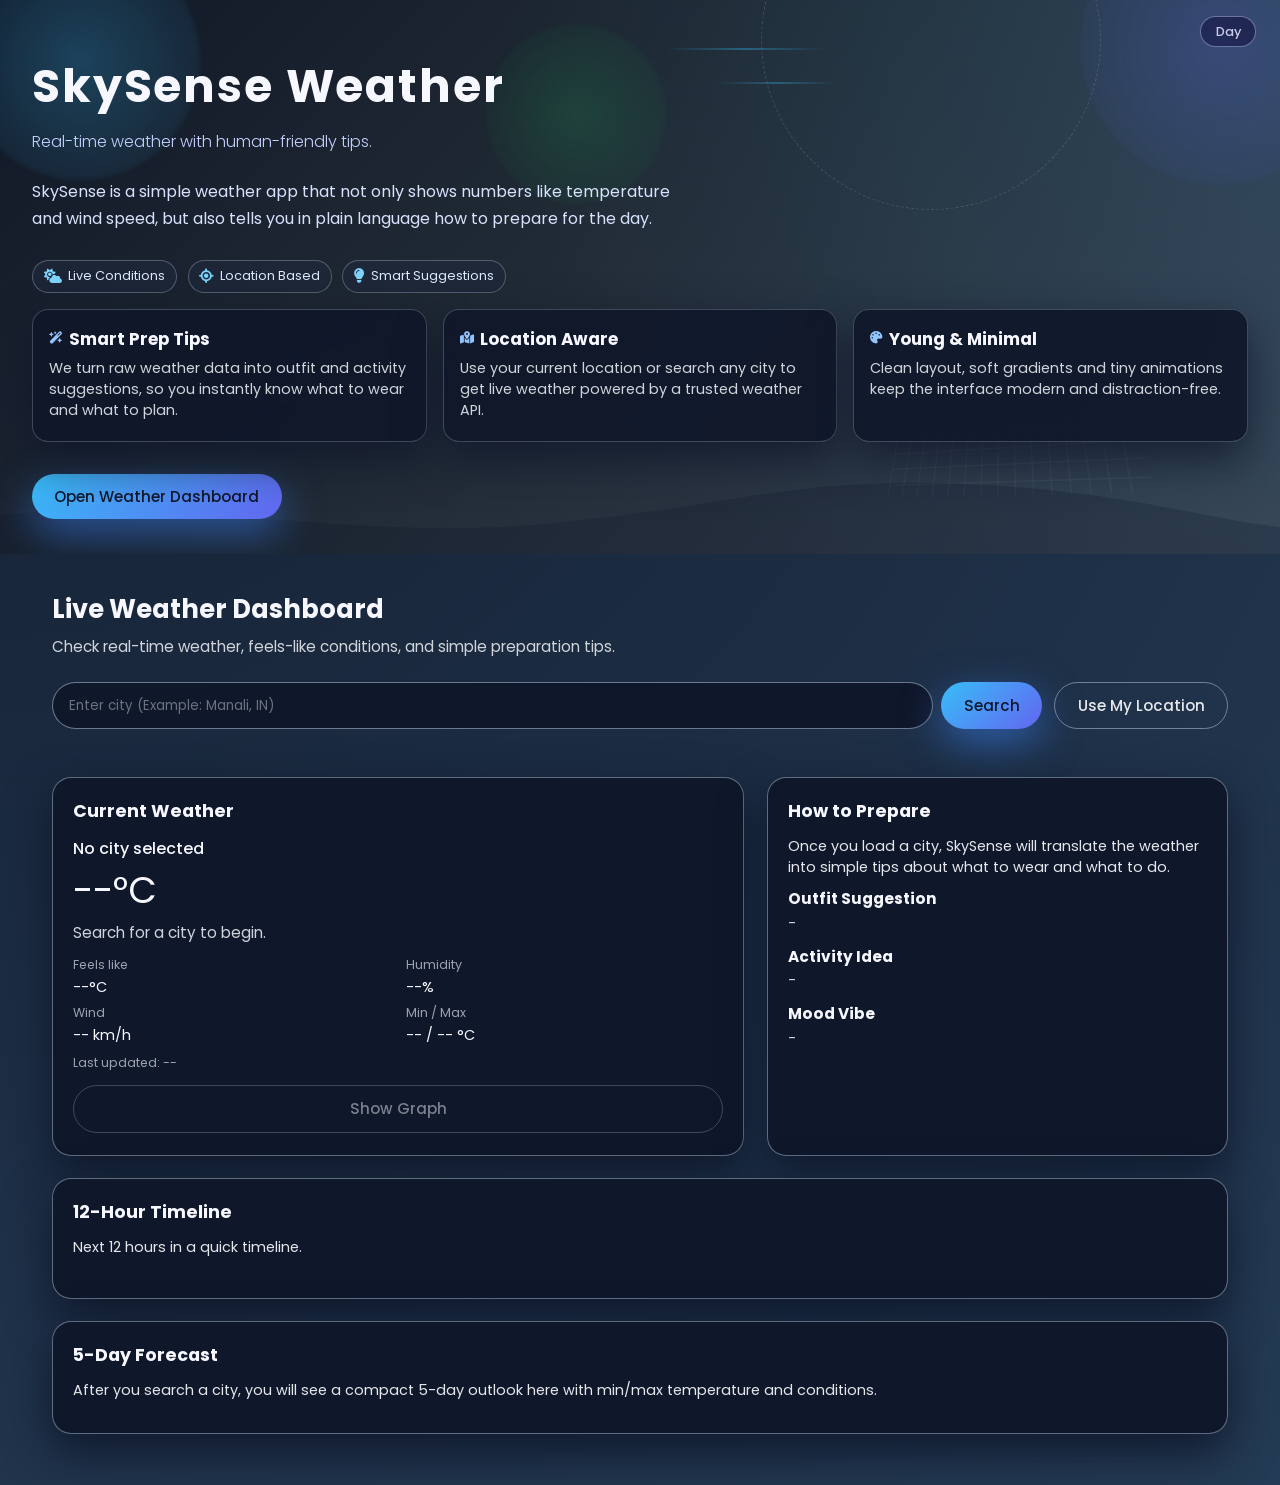
==== index.html @ 1b964312 "Improve weather icons and light theme visibility Made-with: Cursor" ====
<!DOCTYPE html>
<html lang="en">
<head>
  <meta charset="UTF-8" />
  <meta name="viewport" content="width=device-width, initial-scale=1.0" />
  <title>SkySense Weather</title>
  <link rel="stylesheet" href="style.css" />
  <link
    rel="stylesheet"
    href="https://cdnjs.cloudflare.com/ajax/libs/font-awesome/6.5.2/css/all.min.css"
    integrity="sha512-SnH5WK+bZxgPHs44uWix+LLJAJ9/2PkPKZ5QiAj6Ta86w+fsb2TkR4j8V+AN13uQjo9l+f9CpK8yK9QW8Yh8gA=="
    crossorigin="anonymous"
    referrerpolicy="no-referrer"
  />
  <link rel="preconnect" href="https://fonts.googleapis.com">
  <link rel="preconnect" href="https://fonts.gstatic.com" crossorigin>
  <link href="https://fonts.googleapis.com/css2?family=Poppins:wght@300;400;500;600&display=swap" rel="stylesheet">
</head>
<body>
  <header class="hero" id="home">
    <div class="hero-artifacts" aria-hidden="true">
      <span class="artifact artifact-orb artifact-orb-1"></span>
      <span class="artifact artifact-orb artifact-orb-2"></span>
      <span class="artifact artifact-orb artifact-orb-3"></span>
      <span class="artifact artifact-ring"></span>
      <span class="artifact artifact-grid"></span>
      <span class="artifact artifact-line artifact-line-1"></span>
      <span class="artifact artifact-line artifact-line-2"></span>
      <svg class="artifact artifact-wave" viewBox="0 0 1200 220" preserveAspectRatio="none">
        <path d="M0,128 C180,82 320,190 510,148 C670,113 750,36 910,56 C1048,72 1124,132 1200,156 L1200,220 L0,220 Z"></path>
      </svg>
    </div>
    <button class="theme-toggle" id="themeToggle" aria-label="Toggle day and night theme">
      Day
    </button>
    <div class="hero-content">
      <h1 class="app-title">SkySense Weather</h1>
      <p class="app-tagline">Real-time weather with human-friendly tips.</p>
      <p class="app-intro">
        SkySense is a simple weather app that not only shows numbers like temperature and wind speed,
        but also tells you in plain language how to prepare for the day.
      </p>
      <div class="hero-badges">
        <div class="hero-badge">
          <i class="badge-icon fa-solid fa-cloud-sun" aria-hidden="true"></i>
          <span>Live Conditions</span>
        </div>
        <div class="hero-badge">
          <i class="badge-icon fa-solid fa-location-crosshairs" aria-hidden="true"></i>
          <span>Location Based</span>
        </div>
        <div class="hero-badge">
          <i class="badge-icon fa-solid fa-lightbulb" aria-hidden="true"></i>
          <span>Smart Suggestions</span>
        </div>
      </div>
      <div class="hero-highlights">
        <div class="highlight-card">
          <h3><i class="card-icon fa-solid fa-wand-magic-sparkles" aria-hidden="true"></i>Smart Prep Tips</h3>
          <p>We turn raw weather data into outfit and activity suggestions, so you instantly know what to wear and what to plan.</p>
        </div>
        <div class="highlight-card">
          <h3><i class="card-icon fa-solid fa-map-location-dot" aria-hidden="true"></i>Location Aware</h3>
          <p>Use your current location or search any city to get live weather powered by a trusted weather API.</p>
        </div>
        <div class="highlight-card">
          <h3><i class="card-icon fa-solid fa-palette" aria-hidden="true"></i>Young & Minimal</h3>
          <p>Clean layout, soft gradients and tiny animations keep the interface modern and distraction-free.</p>
        </div>
      </div>

      <button class="primary-btn" id="openDashboardBtn">
        Open Weather Dashboard
      </button>
    </div>
  </header>
  <main>
    <section class="dashboard" id="dashboard">
      <div class="dashboard-header">
        <h2>Live Weather Dashboard</h2>
        <p>Check real-time weather, feels-like conditions, and simple preparation tips.</p>
      </div>
      <div class="search-row">
        <div class="search-group">
          <input
            type="text"
            id="cityInput"
            placeholder="Enter city (Example: Manali, IN)"
            aria-label="City name"
          />
          <button id="searchBtn" class="primary-btn">Search</button>
        </div>
        <button id="locationBtn" class="secondary-btn">
          Use My Location
        </button>
      </div>
      <div id="statusMessage" class="status-message" role="status" aria-live="polite"></div>
      <div id="cityMatches" class="city-matches hidden" aria-label="City search matches"></div>
      <div class="cards-grid">
        <article class="card" id="currentWeatherCard">
          <h3>Current Weather</h3>
          <div class="weather-main">
            <div>
              <p class="weather-location" id="locationName">No city selected</p>
              <p class="weather-temp" id="temperature">--°C</p>
              <p class="weather-desc" id="weatherDescription">Search for a city to begin.</p>
            </div>
            <div class="weather-icon-wrapper">
              <div
                id="weatherIcon"
                class="weather-icon-animated hidden"
                role="img"
                aria-hidden="true"
              ></div>
            </div>
          </div>

          <div class="weather-details">
            <div>
              <span class="label">Feels like</span>
              <span id="feelsLike">--°C</span>
            </div>
            <div>
              <span class="label">Humidity</span>
              <span id="humidity">--%</span>
            </div>
            <div>
              <span class="label">Wind</span>
              <span id="wind">-- km/h</span>
            </div>
            <div>
              <span class="label">Min / Max</span>
              <span id="minMax">-- / -- °C</span>
            </div>
          </div>

          <p class="updated-time" id="updatedTime">Last updated: --</p>
          <button class="secondary-btn show-graph-btn" id="showGraphBtn" disabled>
            Show Graph
          </button>
        </article>
        <article class="card" id="prepCard">
          <h3>How to Prepare</h3>
          <p class="prep-summary" id="prepSummary">
            Once you load a city, SkySense will translate the weather into simple tips about what to wear and what to do.
          </p>
          <div class="prep-details">
            <div class="prep-block">
              <h4>Outfit Suggestion</h4>
              <p id="outfitSuggestion">-</p>
            </div>
            <div class="prep-block">
              <h4>Activity Idea</h4>
              <p id="activitySuggestion">-</p>
            </div>
            <div class="prep-block">
              <h4>Mood Vibe</h4>
              <p id="moodLine">-</p>
            </div>
          </div>
        </article>
        <article class="card" id="hourlyCard">
          <h3>12-Hour Timeline</h3>
          <p class="forecast-summary">
            Next 12 hours in a quick timeline.
          </p>
          <div class="hourly-timeline" id="hourlyTimeline" aria-label="12-hour timeline forecast">
          </div>
        </article>
        <article class="card" id="forecastCard">
          <h3>5-Day Forecast</h3>
          <p class="forecast-summary">
            After you search a city, you will see a compact 5-day outlook here with min/max temperature and conditions.
          </p>
          <div class="forecast-grid" id="forecastGrid" aria-label="5-day forecast">
          </div>
        </article>
      </div>
    </section>
  </main>
  <script src="script.js"></script>
</body>
</html>
---- style.css ----
*,
*::before,
*::after {
  box-sizing: border-box;
}

body {
  margin: 0;
  font-family: "Poppins", system-ui, -apple-system, BlinkMacSystemFont, "Segoe UI", sans-serif;
  background: radial-gradient(circle at top left, #141e30, #243b55);
  color: #f7f7ff;
  min-height: 100vh;
  display: flex;
  flex-direction: column;
  overflow-x: hidden;
}

html,
body {
  width: 100%;
}

img {
  max-width: 100%;
  display: block;
}

button {
  font-family: inherit;
  cursor: pointer;
  border: none;
}

input {
  font-family: inherit;
}

.hero {
  padding: 3rem 1.5rem 2rem;
  background: linear-gradient(135deg, #111827 0%, #1f2933 40%, #374151 100%);
  position: relative;
  overflow: hidden;
}

.hero::before {
  content: "";
  position: absolute;
  inset: -10%;
  background: radial-gradient(circle at top right, rgba(56, 189, 248, 0.15), transparent 55%);
  opacity: 0.9;
  pointer-events: none;
}

.hero-content {
  position: relative;
  max-width: 960px;
  margin: 0 auto;
  width: 100%;
  z-index: 2;
}

.hero-artifacts {
  position: absolute;
  inset: 0;
  z-index: 1;
  pointer-events: none;
}

.artifact {
  position: absolute;
}

.artifact-orb {
  border-radius: 999px;
  filter: blur(2px);
  opacity: 0.65;
}

.artifact-orb-1 {
  width: 240px;
  height: 240px;
  top: -60px;
  left: -40px;
  background: radial-gradient(circle, rgba(56, 189, 248, 0.38), rgba(56, 189, 248, 0));
}

.artifact-orb-2 {
  width: 280px;
  height: 280px;
  right: -80px;
  top: -95px;
  background: radial-gradient(circle, rgba(99, 102, 241, 0.35), rgba(99, 102, 241, 0));
}

.artifact-orb-3 {
  width: 180px;
  height: 180px;
  left: 38%;
  top: 24px;
  background: radial-gradient(circle, rgba(34, 197, 94, 0.25), rgba(34, 197, 94, 0));
}

.artifact-ring {
  width: 340px;
  height: 340px;
  right: 14%;
  top: -130px;
  border: 1px dashed rgba(148, 163, 184, 0.28);
  border-radius: 999px;
  animation: spinSlow 22s linear infinite;
}

.artifact-grid {
  width: 240px;
  height: 140px;
  right: 12%;
  bottom: 62px;
  opacity: 0.15;
  background-image: linear-gradient(rgba(148, 163, 184, 0.7) 1px, transparent 1px),
    linear-gradient(90deg, rgba(148, 163, 184, 0.7) 1px, transparent 1px);
  background-size: 16px 16px;
  transform: perspective(240px) rotateX(22deg) rotateY(-12deg);
}

.artifact-line {
  width: 160px;
  height: 2px;
  background: linear-gradient(90deg, rgba(148, 163, 184, 0), rgba(56, 189, 248, 0.8), rgba(148, 163, 184, 0));
  opacity: 0.45;
}

.artifact-line-1 {
  top: 48px;
  left: 52%;
}

.artifact-line-2 {
  top: 82px;
  left: 56%;
  width: 120px;
  opacity: 0.4;
}

.artifact-wave {
  left: 0;
  right: 0;
  bottom: -1px;
  width: 100%;
  height: 95px;
  fill: rgba(15, 23, 42, 0.24);
}

.hero-badges {
  display: flex;
  flex-wrap: wrap;
  gap: 0.65rem;
  margin: 0 0 1rem;
}

.hero-badge {
  display: inline-flex;
  align-items: center;
  gap: 0.4rem;
  padding: 0.38rem 0.68rem;
  border-radius: 999px;
  font-size: 0.8rem;
  color: #dbeafe;
  background: rgba(30, 41, 59, 0.7);
  border: 1px solid rgba(148, 163, 184, 0.45);
}

.badge-icon {
  font-size: 0.9rem;
  line-height: 1;
  color: #7dd3fc;
}

.app-title {
  font-size: clamp(2.4rem, 3.6vw, 3.2rem);
  margin: 0 0 0.5rem;
  letter-spacing: 0.04em;
}

.app-tagline {
  margin: 0 0 1.5rem;
  font-weight: 300;
  color: #c4d0ff;
}

.app-intro {
  max-width: 640px;
  margin: 0 0 1.75rem;
  line-height: 1.7;
  color: #d8e2ff;
}

.hero-highlights {
  display: grid;
  grid-template-columns: repeat(3, minmax(0, 1fr));
  gap: 1rem;
  margin-bottom: 2rem;
}

.highlight-card {
  background: rgba(15, 23, 42, 0.9);
  border-radius: 1rem;
  padding: 1rem 1rem 1.25rem;
  border: 1px solid rgba(148, 163, 184, 0.35);
  box-shadow: 0 18px 45px rgba(15, 23, 42, 0.8);
  backdrop-filter: blur(18px);
  transition: transform 200ms ease, box-shadow 200ms ease, border-color 200ms ease;
}

.highlight-card h3 {
  display: flex;
  align-items: center;
  gap: 0.4rem;
  margin: 0 0 0.4rem;
  font-size: 1.05rem;
}

.card-icon {
  width: auto;
  height: auto;
  border-radius: 0;
  background: transparent;
  border: 0;
  display: inline-flex;
  align-items: center;
  justify-content: center;
  font-size: 0.78rem;
  color: #93c5fd;
}

.highlight-card p {
  margin: 0;
  font-size: 0.9rem;
  color: #d1d5db;
}

.highlight-card:hover {
  transform: translateY(-4px);
  border-color: rgba(96, 165, 250, 0.9);
  box-shadow: 0 24px 50px rgba(15, 23, 42, 0.95);
}

.primary-btn,
.secondary-btn {
  display: inline-flex;
  align-items: center;
  justify-content: center;
  gap: 0.4rem;
  padding: 0.7rem 1.4rem;
  border-radius: 999px;
  font-weight: 500;
  font-size: 0.95rem;
  transition: transform 150ms ease, box-shadow 150ms ease, background 150ms ease,
    border-color 150ms ease, color 150ms ease;
}

.primary-btn {
  background: linear-gradient(135deg, #38bdf8, #6366f1);
  color: #0f172a;
  box-shadow: 0 14px 40px rgba(59, 130, 246, 0.55);
}

.primary-btn:hover {
  transform: translateY(-1px);
  box-shadow: 0 18px 45px rgba(59, 130, 246, 0.75);
}

.secondary-btn {
  background: transparent;
  color: #e5e7eb;
  border: 1px solid rgba(148, 163, 184, 0.7);
}

.secondary-btn:hover {
  background: rgba(15, 23, 42, 0.7);
  border-color: rgba(148, 163, 184, 1);
}

.theme-toggle {
  position: absolute;
  top: 1rem;
  right: 1.5rem;
  padding: 0.35rem 0.9rem;
  border-radius: 999px;
  font-size: 0.8rem;
  font-weight: 500;
  background: rgba(15, 23, 42, 0.9);
  color: #e5e7eb;
  border: 1px solid rgba(148, 163, 184, 0.7);
  backdrop-filter: blur(12px);
}

.theme-toggle:hover {
  background: rgba(30, 64, 175, 0.85);
  border-color: rgba(191, 219, 254, 0.9);
}

.dashboard {
  max-width: 960px;
  margin: 0 auto;
  padding: 2rem 1.5rem 3rem;
  width: 100%;
}

.dashboard-header h2 {
  margin: 0 0 0.4rem;
  font-size: 1.6rem;
}

.dashboard-header p {
  margin: 0 0 1.5rem;
  color: #d1d5db;
  font-size: 0.95rem;
}

.search-row {
  display: flex;
  flex-wrap: wrap;
  gap: 0.75rem;
  align-items: stretch;
  margin-bottom: 0.75rem;
}

.search-group {
  display: flex;
  flex: 1 1 220px;
  gap: 0.5rem;
}

#cityInput {
  flex: 1;
  border-radius: 999px;
  border: 1px solid rgba(148, 163, 184, 0.7);
  padding: 0.7rem 1rem;
  background: rgba(15, 23, 42, 0.95);
  color: #f9fafb;
  outline: none;
  min-width: 0;
}

#cityInput::placeholder {
  color: #6b7280;
}

#cityInput:focus {
  border-color: #60a5fa;
  box-shadow: 0 0 0 1px rgba(37, 99, 235, 0.6);
}

.helper-text {
  margin: 0 0 0.5rem;
  font-size: 0.85rem;
  color: #9ca3af;
}

.status-message {
  min-height: 1.2rem;
  font-size: 0.9rem;
  margin-bottom: 1rem;
}

.status-message.error {
  color: #fecaca;
}

.status-message.info {
  color: #bfdbfe;
}

.city-matches {
  margin: -0.25rem 0 1rem;
  padding: 0.85rem 0.9rem;
  border-radius: 1rem;
  border: 1px solid rgba(148, 163, 184, 0.45);
  background: rgba(15, 23, 42, 0.85);
  box-shadow: 0 14px 35px rgba(15, 23, 42, 0.7);
}

.city-matches-header {
  font-size: 0.85rem;
  color: #cbd5e1;
  margin-bottom: 0.55rem;
}

.city-matches-list {
  display: flex;
  flex-wrap: wrap;
  gap: 0.5rem;
}

.city-match-btn {
  background: rgba(148, 163, 184, 0.12);
  border: 1px solid rgba(148, 163, 184, 0.35);
  color: #e5e7eb;
  padding: 0.45rem 0.75rem;
  border-radius: 999px;
  font-size: 0.85rem;
  transition: background 150ms ease, border-color 150ms ease, transform 150ms ease;
}

.city-match-btn:hover {
  transform: translateY(-1px);
  background: rgba(96, 165, 250, 0.18);
  border-color: rgba(96, 165, 250, 0.75);
}

.city-match-btn.active {
  background: linear-gradient(135deg, rgba(56, 189, 248, 0.28), rgba(99, 102, 241, 0.28));
  border-color: rgba(56, 189, 248, 0.85);
}

.cards-grid {
  display: grid;
  grid-template-columns: 2fr 1.6fr;
  gap: 1.25rem;
}

.cards-grid > * {
  min-width: 0;
}

.card {
  background: rgba(15, 23, 42, 0.95);
  border-radius: 1.2rem;
  padding: 1.25rem 1.25rem 1.4rem;
  border: 1px solid rgba(148, 163, 184, 0.6);
  box-shadow: 0 18px 45px rgba(15, 23, 42, 0.95);
  backdrop-filter: blur(18px);
  animation: cardIn 350ms ease-out;
}

.card h3 {
  margin: 0 0 0.75rem;
  font-size: 1.1rem;
}

.weather-main {
  display: flex;
  justify-content: space-between;
  gap: 1rem;
  align-items: center;
  margin-bottom: 0.75rem;
}

.weather-location {
  margin: 0 0 0.1rem;
  font-weight: 500;
}

.weather-temp {
  margin: 0 0 0.2rem;
  font-size: 2.3rem;
}

.weather-desc {
  margin: 0;
  color: #d1d5db;
  font-size: 0.95rem;
}

.weather-icon-wrapper {
  display: inline-flex;
  align-items: center;
  justify-content: center;
  width: fit-content;
  height: fit-content;
  min-width: 70px;
  min-height: 70px;
}

.weather-icon-animated {
  display: inline-flex;
  align-items: center;
  justify-content: center;
  width: min(88px, 22vw);
  height: min(88px, 22vw);
  filter: drop-shadow(0 6px 14px rgba(15, 23, 42, 0.35));
}

/* Meteocons (Bas Milius): animated SVG via <object> — SMIL runs inside each document */
.weather-icon-animated .wx-meteocon {
  width: 100%;
  height: 100%;
  display: block;
  border: none;
  pointer-events: none;
  object-fit: contain;
}

.hourly-icon-wrap {
  width: 46px;
  height: 46px;
  margin: 0 auto 0.2rem;
  display: flex;
  align-items: center;
  justify-content: center;
}

.hourly-icon-wrap .weather-icon-animated {
  width: 46px;
  height: 46px;
  filter: drop-shadow(0 4px 10px rgba(15, 23, 42, 0.4));
}

.forecast-day-icon-wrap {
  width: 52px;
  height: 52px;
  margin: 0 auto 0.3rem;
  display: flex;
  align-items: center;
  justify-content: center;
}

.forecast-day-icon-wrap .weather-icon-animated {
  width: 52px;
  height: 52px;
  filter: drop-shadow(0 4px 10px rgba(15, 23, 42, 0.4));
}

.hidden {
  display: none;
}

.weather-details {
  display: grid;
  grid-template-columns: repeat(2, minmax(0, 1fr));
  gap: 0.4rem 1rem;
  font-size: 0.9rem;
  margin-bottom: 0.5rem;
}

.weather-details .label {
  display: block;
  color: #9ca3af;
  font-size: 0.78rem;
  margin-bottom: 0.15rem;
}

.updated-time {
  margin: 0;
  font-size: 0.78rem;
  color: #9ca3af;
}
.show-graph-btn {
  margin-top: 0.85rem;
  width: 100%;
}
.show-graph-btn:disabled {
  opacity: 0.5;
  cursor: not-allowed;
}

.cards-grid #hourlyCard {
  grid-column: 1 / -1;
}

.cards-grid #forecastCard {
  grid-column: 1 / -1;
}

.hourly-timeline {
  display: flex;
  gap: 0.75rem;
  overflow-x: auto;
  padding: 0.25rem 0.15rem 0.2rem;
  scroll-snap-type: x mandatory;
}

.hourly-timeline::-webkit-scrollbar {
  height: 8px;
}

.hourly-timeline::-webkit-scrollbar-thumb {
  background: rgba(148, 163, 184, 0.35);
  border-radius: 999px;
}

.hourly-item {
  flex: 0 0 auto;
  min-width: 140px;
  background: rgba(15, 23, 42, 0.9);
  border-radius: 0.9rem;
  padding: 0.85rem 0.85rem 0.95rem;
  border: 1px solid rgba(148, 163, 184, 0.5);
  text-align: center;
  scroll-snap-align: start;
}

.hourly-time {
  font-weight: 500;
  color: #e5e7eb;
  font-size: 0.86rem;
  margin-bottom: 0.25rem;
}

.hourly-temp {
  font-size: 0.9rem;
  color: #f3f4f6;
  margin-bottom: 0.15rem;
}

.hourly-desc {
  margin: 0;
  font-size: 0.78rem;
  color: #9ca3af;
}

.forecast-summary {
  margin: 0 0 0.6rem;
  font-size: 0.9rem;
  color: #e5e7eb;
}

.forecast-grid {
  display: grid;
  grid-template-columns: repeat(5, minmax(0, 1fr));
  gap: 0.8rem;
}

.forecast-day {
  background: rgba(15, 23, 42, 0.9);
  border-radius: 0.9rem;
  padding: 0.85rem 0.75rem 0.95rem;
  border: 1px solid rgba(148, 163, 184, 0.5);
  text-align: center;
  font-size: 0.85rem;
}

.forecast-day-label {
  font-weight: 500;
  margin-bottom: 0.35rem;
}

.forecast-day-temp {
  margin: 0.1rem 0;
  font-size: 0.8rem;
  color: #e5e7eb;
}

.forecast-day-desc {
  margin: 0;
  font-size: 0.78rem;
  color: #9ca3af;
}

.prep-summary {
  margin: 0 0 0.6rem;
  font-size: 0.9rem;
  color: #e5e7eb;
}

.prep-details {
  display: flex;
  flex-direction: column;
  gap: 0.7rem;
}

.prep-block h4 {
  margin: 0 0 0.15rem;
  font-size: 0.96rem;
}

.prep-block p {
  margin: 0;
  font-size: 0.88rem;
  color: #d1d5db;
}

@keyframes cardIn {
  from {
    opacity: 0;
    transform: translateY(6px);
  }
  to {
    opacity: 1;
    transform: translateY(0);
  }
}

@keyframes spinSlow {
  from {
    transform: rotate(0deg);
  }
  to {
    transform: rotate(360deg);
  }
}

@media (max-width: 900px) {
  .hero-highlights {
    grid-template-columns: repeat(2, minmax(0, 1fr));
  }

  .cards-grid {
    grid-template-columns: 1fr;
  }

  .card {
    padding: 1.1rem 1.1rem 1.3rem;
  }
}

@media (max-width: 640px) {
  .hero {
    padding-top: 2.4rem;
  }

  .hero-highlights {
    grid-template-columns: minmax(0, 1fr);
  }

  .search-row {
    flex-direction: column;
  }

  .search-group {
    width: 100%;
  }

  .weather-main {
    align-items: flex-start;
  }
}

/* Mobile: up to 575px */
@media (max-width: 575px) {
  body {
    font-size: 15px;
  }

  .hero {
    padding: 2.2rem 0.85rem 1.5rem;
  }

  .theme-toggle {
    top: 0.7rem;
    right: 1rem;
  }

  .dashboard {
    padding: 1.2rem 0.85rem 2rem;
  }

  .app-title {
    font-size: 1.85rem;
  }

  .app-tagline,
  .app-intro,
  .dashboard-header p {
    font-size: 0.9rem;
  }

  .artifact-ring {
    width: 220px;
    height: 220px;
    right: -60px;
    top: -70px;
  }

  .artifact-grid,
  .artifact-line,
  .artifact-orb-3 {
    display: none;
  }

  .artifact-wave {
    height: 70px;
  }

  .hero-badges {
    gap: 0.45rem;
    margin-bottom: 0.8rem;
  }

  .hero-badge {
    font-size: 0.74rem;
    padding: 0.32rem 0.56rem;
  }

  .search-group {
    flex-direction: column;
  }

  .primary-btn,
  .secondary-btn,
  #cityInput {
    width: 100%;
  }

  #cityInput {
    min-height: 42px;
  }

  .card {
    padding: 1rem;
    border-radius: 0.9rem;
  }

  .weather-main {
    flex-direction: column;
    align-items: flex-start;
  }

  .weather-temp {
    font-size: 2rem;
  }

  .weather-details {
    grid-template-columns: 1fr;
  }

  .forecast-grid {
    grid-template-columns: repeat(2, minmax(0, 1fr));
    gap: 0.65rem;
  }

  .forecast-day {
    padding: 0.75rem 0.45rem 0.8rem;
    font-size: 0.78rem;
  }

  .forecast-day-icon-wrap,
  .forecast-day-icon-wrap .weather-icon-animated {
    width: 40px;
    height: 40px;
  }

  .hourly-item {
    min-width: 116px;
    padding: 0.75rem 0.7rem 0.85rem;
  }

  .hourly-icon-wrap,
  .hourly-icon-wrap .weather-icon-animated {
    width: 40px;
    height: 40px;
  }

  .city-matches-list {
    display: grid;
    grid-template-columns: 1fr;
  }

  .city-match-btn {
    width: 100%;
    justify-content: center;
  }
}

/* Tablet: 576px to 991px */
@media (min-width: 576px) and (max-width: 991px) {
  .dashboard,
  .hero-content {
    max-width: 100%;
  }

  .dashboard {
    padding: 1.75rem 1.25rem 2.35rem;
  }

  .hero {
    padding: 2.6rem 1.25rem 1.9rem;
  }

  .hero-highlights {
    grid-template-columns: repeat(2, minmax(0, 1fr));
  }

  .cards-grid {
    grid-template-columns: 1fr;
  }

  .search-group {
    flex: 1 1 100%;
  }

  .forecast-grid {
    grid-template-columns: repeat(3, minmax(0, 1fr));
  }
}

/* Desktop: 992px to 1279px */
@media (min-width: 992px) and (max-width: 1279px) {
  .hero-content,
  .dashboard {
    max-width: 1100px;
  }

  .cards-grid {
    grid-template-columns: 1.7fr 1.3fr;
  }

  .forecast-grid {
    grid-template-columns: repeat(5, minmax(0, 1fr));
  }
}

/* Large / other screens: 1280px and above */
@media (min-width: 1280px) {
  .hero-content,
  .dashboard {
    max-width: 1240px;
  }

  .hero {
    padding: 3.25rem 2rem 2.2rem;
  }

  .dashboard {
    padding: 2.2rem 2rem 3.2rem;
  }

  .cards-grid {
    grid-template-columns: 1.8fr 1.2fr;
    gap: 1.4rem;
  }

  .hourly-item {
    min-width: 154px;
  }
}

@media (max-width: 359px) {
  .app-title {
    font-size: 1.65rem;
  }

  .hero-badge {
    width: 100%;
    justify-content: center;
  }

  .forecast-grid {
    grid-template-columns: 1fr;
  }
}

@media (orientation: landscape) and (max-height: 500px) {
  .hero {
    padding-top: 1.6rem;
  }

  .hero-highlights {
    grid-template-columns: repeat(2, minmax(0, 1fr));
  }
}

html.theme-light body {
  background: radial-gradient(circle at top left, #e0f2fe, #f9fafb);
  color: #020617;
}

html.theme-light .hero {
  background: linear-gradient(135deg, #eff6ff 0%, #dbeafe 40%, #bfdbfe 100%);
}

html.theme-light .hero::before {
  background: radial-gradient(circle at top right, rgba(251, 191, 36, 0.4), transparent 55%);
}

html.theme-light .artifact-wave {
  fill: rgba(255, 255, 255, 0.72);
}

html.theme-light .artifact-ring {
  border-color: rgba(59, 130, 246, 0.3);
}

html.theme-light .artifact-grid {
  opacity: 0.13;
}

html.theme-light .artifact-line {
  background: linear-gradient(90deg, rgba(148, 163, 184, 0), rgba(37, 99, 235, 0.75), rgba(148, 163, 184, 0));
}

html.theme-light .hero-badge {
  background: rgba(255, 255, 255, 0.78);
  color: #1e293b;
  border-color: rgba(148, 163, 184, 0.55);
}

html.theme-light .badge-icon,
html.theme-light .card-icon {
  color: #1d4ed8;
}

html.theme-light .weather-icon-animated {
  filter: drop-shadow(0 10px 22px rgba(37, 99, 235, 0.22)) contrast(1.32) saturate(1.35) brightness(1.06);
}

html.theme-light .weather-icon-animated {
  width: min(96px, 26vw);
  height: min(96px, 26vw);
}

html.theme-light .weather-icon-wrapper,
html.theme-light .hourly-icon-wrap,
html.theme-light .forecast-day-icon-wrap {
  background: radial-gradient(circle at 30% 25%, rgba(37, 99, 235, 0.22), rgba(59, 130, 246, 0.1));
  border: 1px solid rgba(37, 99, 235, 0.35);
  box-shadow: inset 0 0 0 1px rgba(255, 255, 255, 0.55);
  border-radius: 1rem;
}

html.theme-light .weather-icon-wrapper {
  padding: 0.25rem;
}

html.theme-light .hourly-icon-wrap,
html.theme-light .forecast-day-icon-wrap {
  padding: 0.18rem;
}

html.theme-light .hourly-icon-wrap .weather-icon-animated,
html.theme-light .forecast-day-icon-wrap .weather-icon-animated {
  filter: drop-shadow(0 4px 10px rgba(148, 163, 184, 0.35));
}

html.theme-light .app-tagline,
html.theme-light .app-intro {
  color: #1e293b;
}

html.theme-light .highlight-card {
  background: rgba(255, 255, 255, 0.95);
  border-color: rgba(148, 163, 184, 0.6);
  box-shadow: 0 18px 45px rgba(148, 163, 184, 0.4);
}

html.theme-light .highlight-card p {
  color: #4b5563;
}

html.theme-light .secondary-btn {
  background: #ffffff;
  color: #111827;
}

html.theme-light .dashboard-header p,
html.theme-light .helper-text {
  color: #4b5563;
}

html.theme-light .card {
  background: #ffffff;
  border-color: rgba(148, 163, 184, 0.6);
  box-shadow: 0 18px 45px rgba(148, 163, 184, 0.35);
}

html.theme-light .status-message.info {
  color: #1d4ed8;
}

html.theme-light .status-message.error {
  color: #b91c1c;
}

html.theme-light .city-matches {
  background: #ffffff;
}

html.theme-light .weather-desc,
html.theme-light .prep-summary,
html.theme-light .prep-block p,
html.theme-light .forecast-summary,
html.theme-light .forecast-day-temp,
html.theme-light .forecast-day-desc,
html.theme-light .hourly-temp,
html.theme-light .hourly-desc {
  color: #111827;
}

html.theme-light .weather-details .label,
html.theme-light .updated-time {
  color: #6b7280;
}

html.theme-light .hourly-item,
html.theme-light .forecast-day {
  background: #f9fafb;
}

html.theme-light .hourly-time {
  color: #111827;
}

@media (prefers-reduced-motion: reduce) {
  .artifact-ring,
  .highlight-card,
  .primary-btn,
  .secondary-btn {
    animation: none;
    transition: none;
  }

}
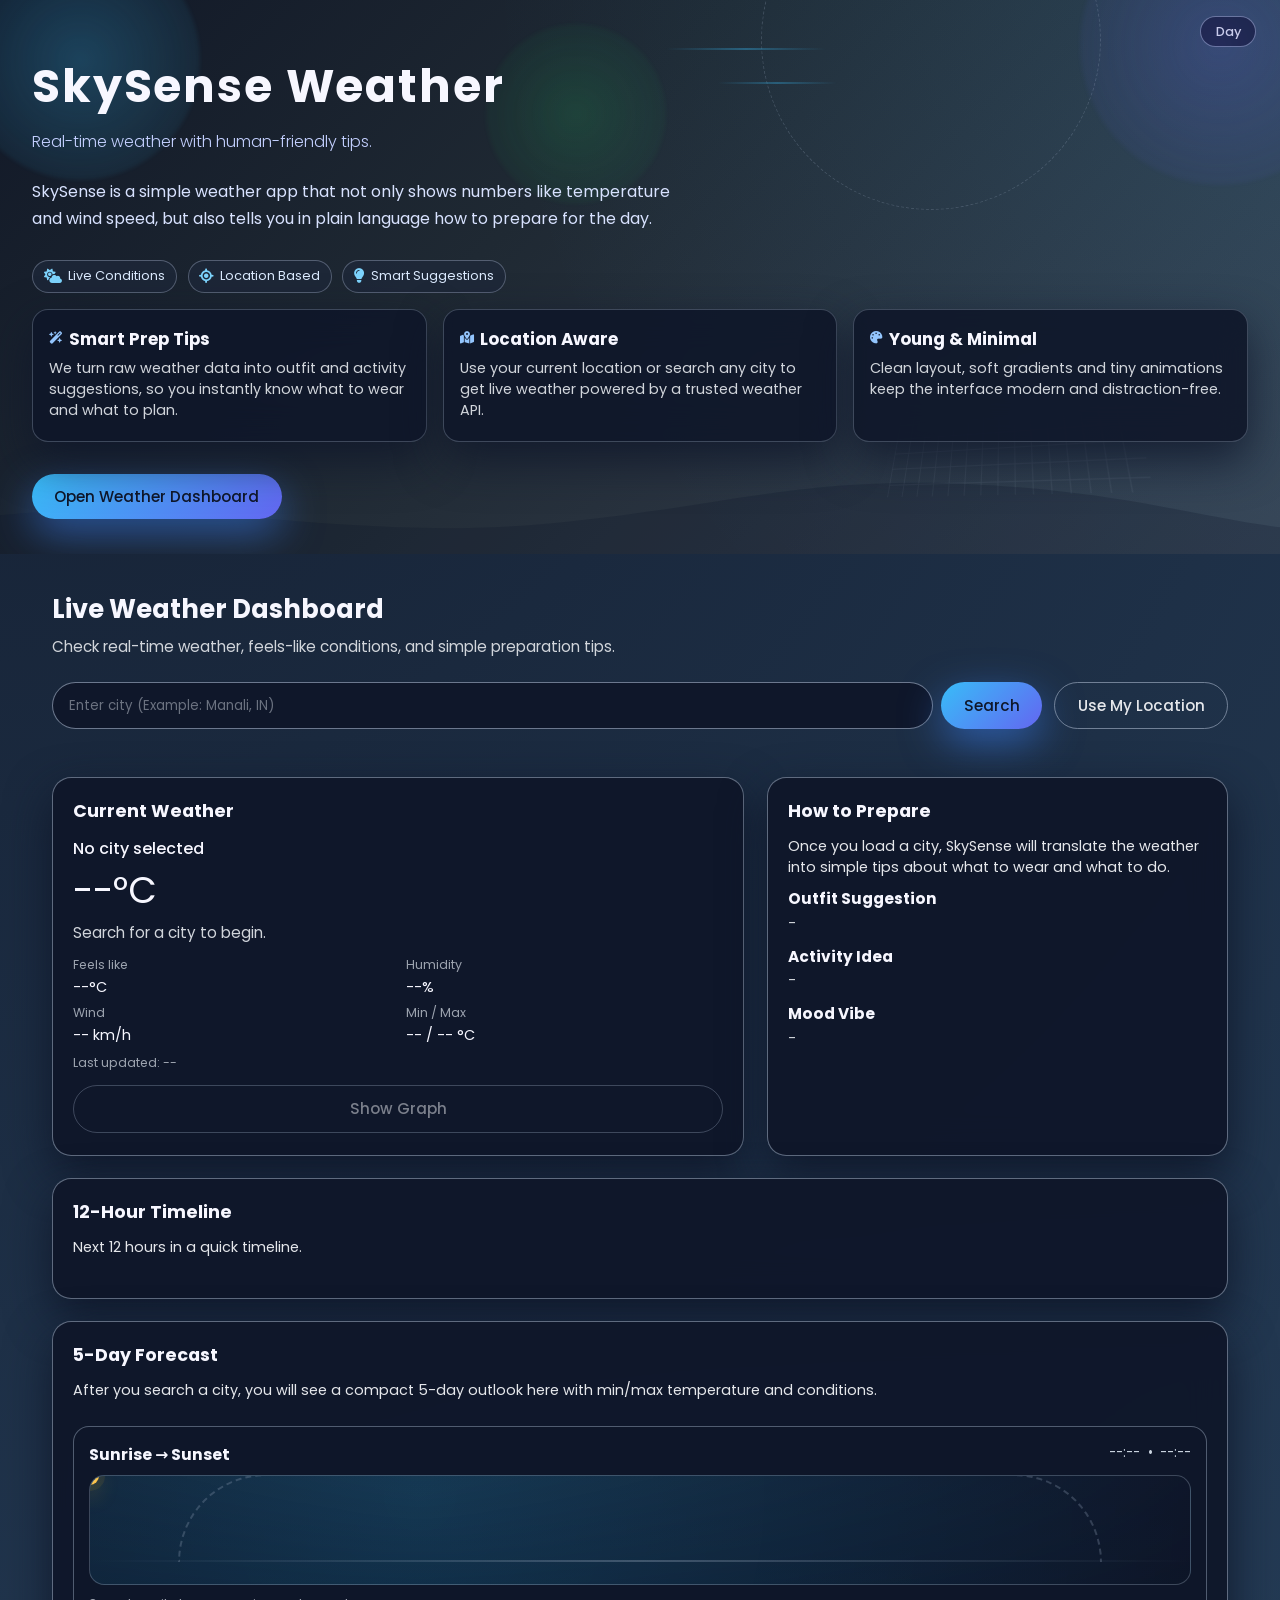
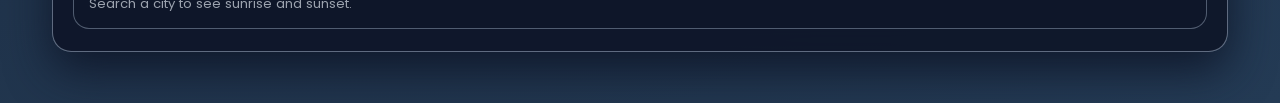
==== commit d5c0af28: "Add live sunrise-to-sunset animation Made-with: Cursor" ====
--- a/index.html
+++ b/index.html
@@ -174,6 +174,22 @@
           </p>
           <div class="forecast-grid" id="forecastGrid" aria-label="5-day forecast">
           </div>
+          <div class="sun-model" id="sunModel" aria-label="Sunrise to sunset tracker">
+            <div class="sun-model-header">
+              <h4>Sunrise → Sunset</h4>
+              <div class="sun-model-times">
+                <span class="sun-time" id="sunriseTime">--:--</span>
+                <span class="sun-time-sep" aria-hidden="true">•</span>
+                <span class="sun-time" id="sunsetTime">--:--</span>
+              </div>
+            </div>
+            <div class="sun-sky" role="img" aria-label="Live sunrise to sunset animation">
+              <div class="sun-arc" aria-hidden="true"></div>
+              <div class="sun-object" id="sunObject" aria-hidden="true"></div>
+              <div class="sun-horizon" aria-hidden="true"></div>
+            </div>
+            <p class="sun-model-caption" id="sunCaption">Search a city to see sunrise and sunset.</p>
+          </div>
         </article>
       </div>
     </section>
--- a/style.css
+++ b/style.css
@@ -621,6 +621,90 @@
   gap: 0.8rem;
 }
 
+.sun-model {
+  margin-top: 1rem;
+  padding: 0.95rem 0.95rem 0.85rem;
+  border-radius: 1rem;
+  border: 1px solid rgba(148, 163, 184, 0.5);
+  background: rgba(15, 23, 42, 0.75);
+}
+
+.sun-model-header {
+  display: flex;
+  align-items: flex-start;
+  justify-content: space-between;
+  gap: 0.75rem;
+  margin-bottom: 0.6rem;
+}
+
+.sun-model-header h4 {
+  margin: 0;
+  font-size: 0.98rem;
+}
+
+.sun-model-times {
+  display: inline-flex;
+  align-items: center;
+  gap: 0.45rem;
+  font-size: 0.86rem;
+  color: #cbd5e1;
+  white-space: nowrap;
+}
+
+.sun-time {
+  font-variant-numeric: tabular-nums;
+}
+
+.sun-sky {
+  position: relative;
+  height: 110px;
+  border-radius: 0.95rem;
+  overflow: hidden;
+  border: 1px solid rgba(148, 163, 184, 0.35);
+  background: radial-gradient(circle at 30% 18%, rgba(56, 189, 248, 0.22), rgba(15, 23, 42, 0.85)),
+    linear-gradient(180deg, rgba(2, 6, 23, 0.15), rgba(2, 6, 23, 0.65));
+}
+
+.sun-arc {
+  position: absolute;
+  left: 8%;
+  right: 8%;
+  bottom: 22px;
+  height: 88px;
+  border-top-left-radius: 999px;
+  border-top-right-radius: 999px;
+  border: 2px dashed rgba(148, 163, 184, 0.32);
+  border-bottom: 0;
+  opacity: 0.9;
+}
+
+.sun-horizon {
+  position: absolute;
+  left: 0;
+  right: 0;
+  bottom: 22px;
+  height: 2px;
+  background: linear-gradient(90deg, rgba(148, 163, 184, 0), rgba(148, 163, 184, 0.55), rgba(148, 163, 184, 0));
+  opacity: 0.65;
+}
+
+.sun-object {
+  position: absolute;
+  width: 18px;
+  height: 18px;
+  border-radius: 999px;
+  background: radial-gradient(circle at 30% 30%, #fff, #fde68a 45%, #f59e0b 100%);
+  box-shadow: 0 10px 22px rgba(251, 191, 36, 0.22), 0 0 0 6px rgba(251, 191, 36, 0.08);
+  transform: translate(-50%, -50%);
+  will-change: left, top;
+}
+
+.sun-model-caption {
+  margin: 0.55rem 0 0;
+  font-size: 0.82rem;
+  color: #9ca3af;
+}
+
 .forecast-day {
   background: rgba(15, 23, 42, 0.9);
   border-radius: 0.9rem;
@@ -1090,6 +1174,33 @@
   color: #111827;
 }
 
+html.theme-light .sun-model {
+  background: #f9fafb;
+  border-color: rgba(148, 163, 184, 0.65);
+}
+
+html.theme-light .sun-model-times {
+  color: #334155;
+}
+
+html.theme-light .sun-model-caption {
+  color: #4b5563;
+}
+
+html.theme-light .sun-sky {
+  background: radial-gradient(circle at 28% 18%, rgba(37, 99, 235, 0.18), rgba(255, 255, 255, 0.92)),
+    linear-gradient(180deg, rgba(191, 219, 254, 0.75), rgba(255, 255, 255, 0.95));
+  border-color: rgba(148, 163, 184, 0.55);
+}
+
+html.theme-light .sun-arc {
+  border-color: rgba(37, 99, 235, 0.25);
+}
+
+html.theme-light .sun-horizon {
+  background: linear-gradient(90deg, rgba(148, 163, 184, 0), rgba(37, 99, 235, 0.28), rgba(148, 163, 184, 0));
+}
+
 @media (prefers-reduced-motion: reduce) {
   .artifact-ring,
   .highlight-card,
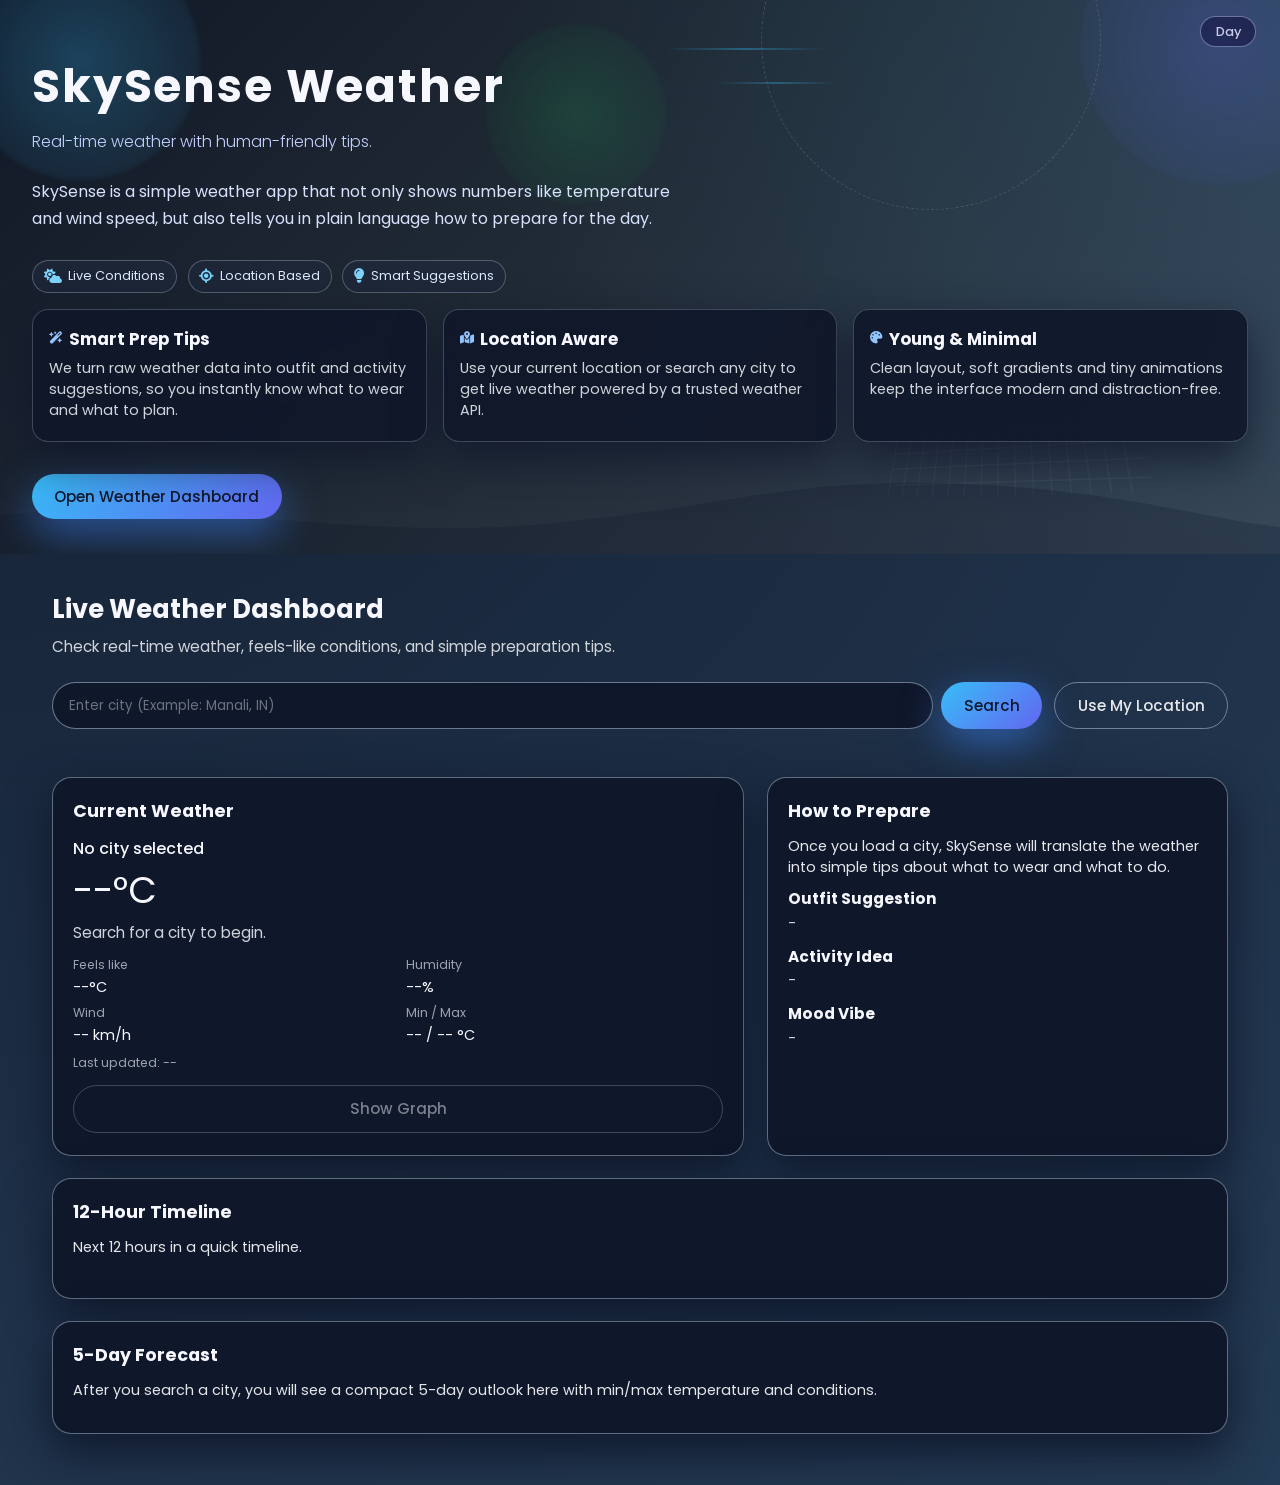
==== commit 16fee5cb: "Revert "Add live sunrise-to-sunset animation" This reverts commit d5c0af2801a269b209aa39c4d3d46a7557" ====
--- a/index.html
+++ b/index.html
@@ -174,22 +174,6 @@
           </p>
           <div class="forecast-grid" id="forecastGrid" aria-label="5-day forecast">
           </div>
-          <div class="sun-model" id="sunModel" aria-label="Sunrise to sunset tracker">
-            <div class="sun-model-header">
-              <h4>Sunrise → Sunset</h4>
-              <div class="sun-model-times">
-                <span class="sun-time" id="sunriseTime">--:--</span>
-                <span class="sun-time-sep" aria-hidden="true">•</span>
-                <span class="sun-time" id="sunsetTime">--:--</span>
-              </div>
-            </div>
-            <div class="sun-sky" role="img" aria-label="Live sunrise to sunset animation">
-              <div class="sun-arc" aria-hidden="true"></div>
-              <div class="sun-object" id="sunObject" aria-hidden="true"></div>
-              <div class="sun-horizon" aria-hidden="true"></div>
-            </div>
-            <p class="sun-model-caption" id="sunCaption">Search a city to see sunrise and sunset.</p>
-          </div>
         </article>
       </div>
     </section>
--- a/style.css
+++ b/style.css
@@ -621,90 +621,6 @@
   gap: 0.8rem;
 }
 
-.sun-model {
-  margin-top: 1rem;
-  padding: 0.95rem 0.95rem 0.85rem;
-  border-radius: 1rem;
-  border: 1px solid rgba(148, 163, 184, 0.5);
-  background: rgba(15, 23, 42, 0.75);
-}
-
-.sun-model-header {
-  display: flex;
-  align-items: flex-start;
-  justify-content: space-between;
-  gap: 0.75rem;
-  margin-bottom: 0.6rem;
-}
-
-.sun-model-header h4 {
-  margin: 0;
-  font-size: 0.98rem;
-}
-
-.sun-model-times {
-  display: inline-flex;
-  align-items: center;
-  gap: 0.45rem;
-  font-size: 0.86rem;
-  color: #cbd5e1;
-  white-space: nowrap;
-}
-
-.sun-time {
-  font-variant-numeric: tabular-nums;
-}
-
-.sun-sky {
-  position: relative;
-  height: 110px;
-  border-radius: 0.95rem;
-  overflow: hidden;
-  border: 1px solid rgba(148, 163, 184, 0.35);
-  background: radial-gradient(circle at 30% 18%, rgba(56, 189, 248, 0.22), rgba(15, 23, 42, 0.85)),
-    linear-gradient(180deg, rgba(2, 6, 23, 0.15), rgba(2, 6, 23, 0.65));
-}
-
-.sun-arc {
-  position: absolute;
-  left: 8%;
-  right: 8%;
-  bottom: 22px;
-  height: 88px;
-  border-top-left-radius: 999px;
-  border-top-right-radius: 999px;
-  border: 2px dashed rgba(148, 163, 184, 0.32);
-  border-bottom: 0;
-  opacity: 0.9;
-}
-
-.sun-horizon {
-  position: absolute;
-  left: 0;
-  right: 0;
-  bottom: 22px;
-  height: 2px;
-  background: linear-gradient(90deg, rgba(148, 163, 184, 0), rgba(148, 163, 184, 0.55), rgba(148, 163, 184, 0));
-  opacity: 0.65;
-}
-
-.sun-object {
-  position: absolute;
-  width: 18px;
-  height: 18px;
-  border-radius: 999px;
-  background: radial-gradient(circle at 30% 30%, #fff, #fde68a 45%, #f59e0b 100%);
-  box-shadow: 0 10px 22px rgba(251, 191, 36, 0.22), 0 0 0 6px rgba(251, 191, 36, 0.08);
-  transform: translate(-50%, -50%);
-  will-change: left, top;
-}
-
-.sun-model-caption {
-  margin: 0.55rem 0 0;
-  font-size: 0.82rem;
-  color: #9ca3af;
-}
-
 .forecast-day {
   background: rgba(15, 23, 42, 0.9);
   border-radius: 0.9rem;
@@ -1174,33 +1090,6 @@
   color: #111827;
 }
 
-html.theme-light .sun-model {
-  background: #f9fafb;
-  border-color: rgba(148, 163, 184, 0.65);
-}
-
-html.theme-light .sun-model-times {
-  color: #334155;
-}
-
-html.theme-light .sun-model-caption {
-  color: #4b5563;
-}
-
-html.theme-light .sun-sky {
-  background: radial-gradient(circle at 28% 18%, rgba(37, 99, 235, 0.18), rgba(255, 255, 255, 0.92)),
-    linear-gradient(180deg, rgba(191, 219, 254, 0.75), rgba(255, 255, 255, 0.95));
-  border-color: rgba(148, 163, 184, 0.55);
-}
-
-html.theme-light .sun-arc {
-  border-color: rgba(37, 99, 235, 0.25);
-}
-
-html.theme-light .sun-horizon {
-  background: linear-gradient(90deg, rgba(148, 163, 184, 0), rgba(37, 99, 235, 0.28), rgba(148, 163, 184, 0));
-}
-
 @media (prefers-reduced-motion: reduce) {
   .artifact-ring,
   .highlight-card,
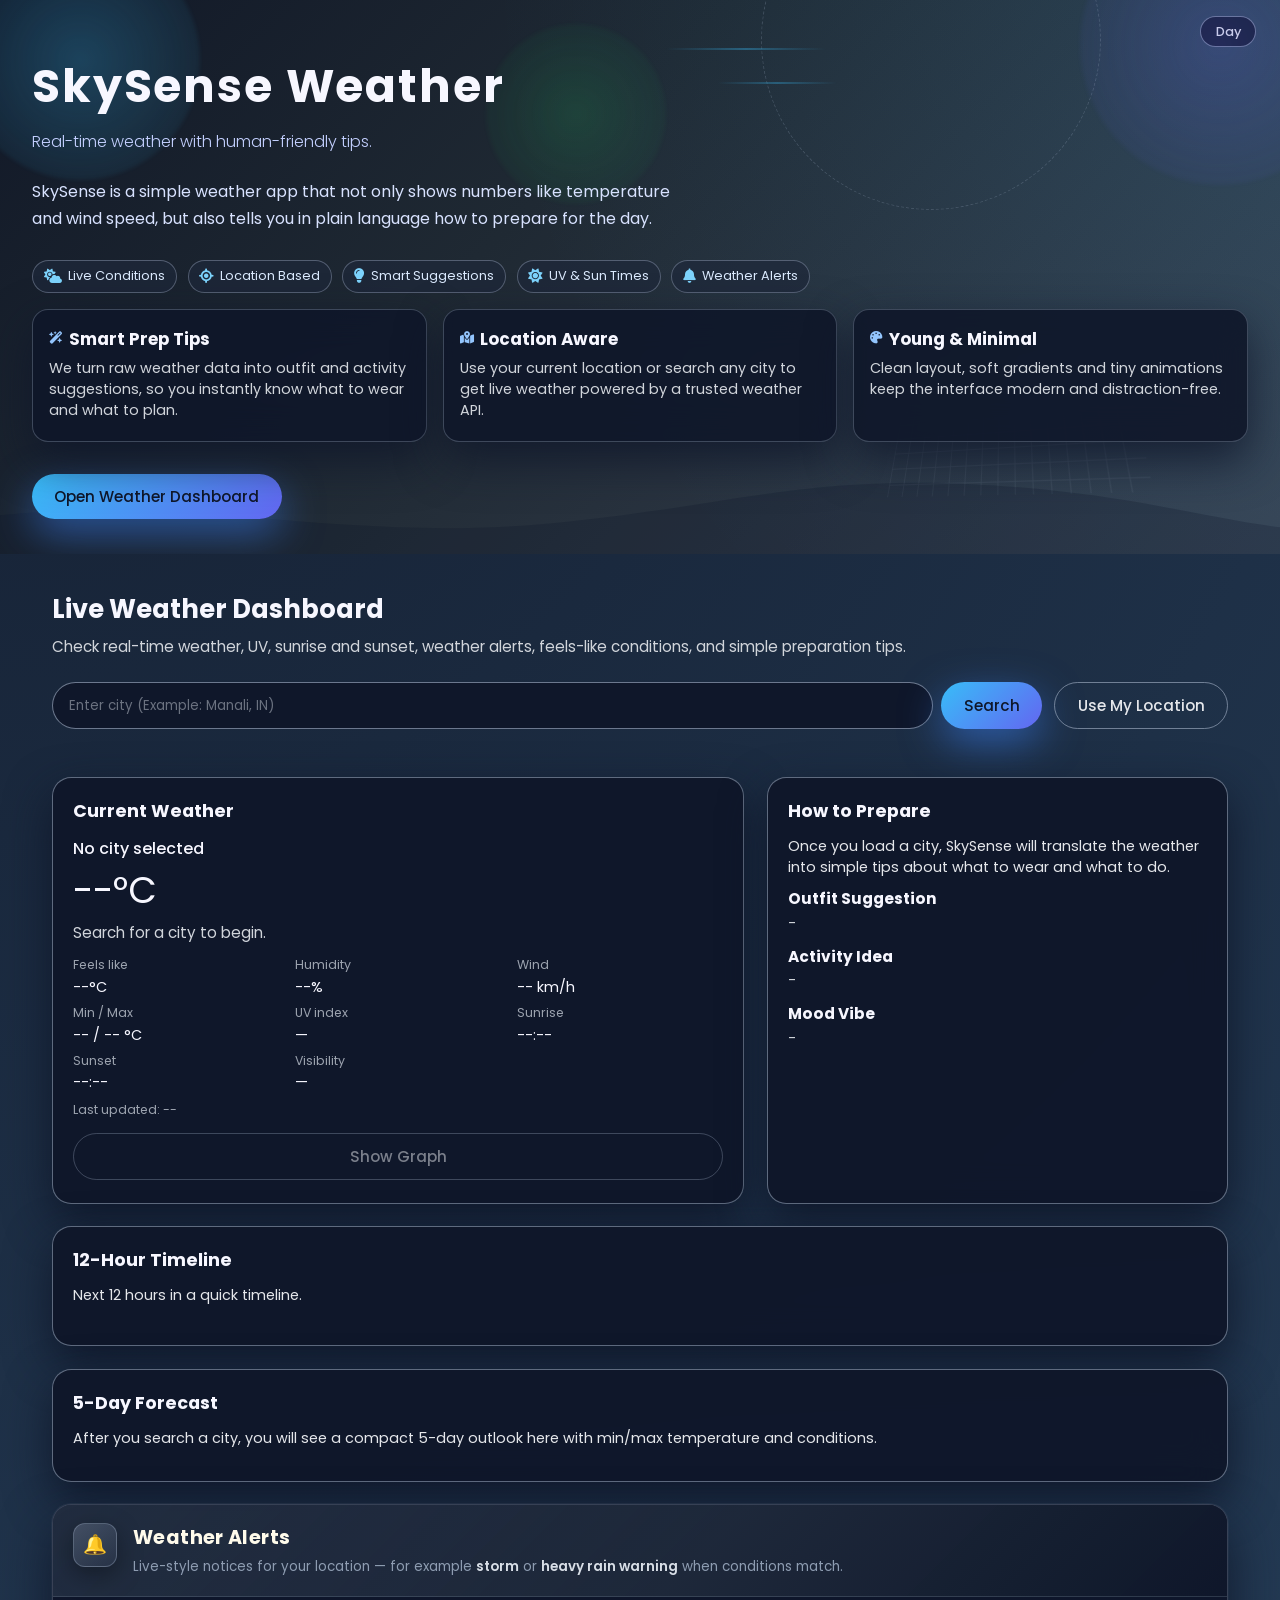
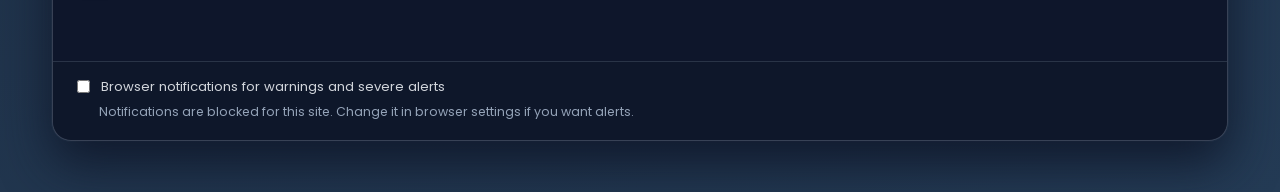
==== commit d3e85c2f: "Improve mobile search and Weather Graph UI Made-with: Cursor" ====
--- a/index.html
+++ b/index.html
@@ -53,6 +53,14 @@
           <i class="badge-icon fa-solid fa-lightbulb" aria-hidden="true"></i>
           <span>Smart Suggestions</span>
         </div>
+        <div class="hero-badge">
+          <i class="badge-icon fa-solid fa-sun" aria-hidden="true"></i>
+          <span>UV &amp; Sun Times</span>
+        </div>
+        <div class="hero-badge">
+          <i class="badge-icon fa-solid fa-bell" aria-hidden="true"></i>
+          <span>Weather Alerts</span>
+        </div>
       </div>
       <div class="hero-highlights">
         <div class="highlight-card">
@@ -78,7 +86,7 @@
     <section class="dashboard" id="dashboard">
       <div class="dashboard-header">
         <h2>Live Weather Dashboard</h2>
-        <p>Check real-time weather, feels-like conditions, and simple preparation tips.</p>
+        <p>Check real-time weather, UV, sunrise and sunset, weather alerts, feels-like conditions, and simple preparation tips.</p>
       </div>
       <div class="search-row">
         <div class="search-group">
@@ -132,6 +140,22 @@
               <span class="label">Min / Max</span>
               <span id="minMax">-- / -- °C</span>
             </div>
+            <div>
+              <span class="label">UV index</span>
+              <span id="uvIndex">—</span>
+            </div>
+            <div>
+              <span class="label">Sunrise</span>
+              <span id="sunriseTime">--:--</span>
+            </div>
+            <div>
+              <span class="label">Sunset</span>
+              <span id="sunsetTime">--:--</span>
+            </div>
+            <div>
+              <span class="label">Visibility</span>
+              <span id="visibility">—</span>
+            </div>
           </div>
 
           <p class="updated-time" id="updatedTime">Last updated: --</p>
@@ -175,6 +199,27 @@
           <div class="forecast-grid" id="forecastGrid" aria-label="5-day forecast">
           </div>
         </article>
+        <article class="card weather-alerts-card" id="alertsCard">
+          <header class="weather-alerts-banner">
+            <div class="weather-alerts-banner-icon" aria-hidden="true">
+              <span class="weather-alerts-banner-glyph" aria-hidden="true">🔔</span>
+            </div>
+            <div class="weather-alerts-banner-text">
+              <h3>Weather Alerts</h3>
+              <p class="weather-alerts-lead">
+                Live-style notices for your location — for example <strong>storm</strong> or <strong>heavy rain warning</strong> when conditions match.
+              </p>
+            </div>
+          </header>
+          <div id="alertsList" class="wx-alerts-feed" aria-live="polite" aria-label="Weather alerts list"></div>
+          <footer class="weather-alerts-footer">
+            <label class="notify-label">
+              <input type="checkbox" id="notifySevereToggle" />
+              <span>Browser notifications for warnings and severe alerts</span>
+            </label>
+            <p class="notify-hint" id="notifyHint"></p>
+          </footer>
+        </article>
       </div>
     </section>
   </main>
--- a/style.css
+++ b/style.css
@@ -554,12 +554,279 @@
   cursor: not-allowed;
 }
 
+.cards-grid #alertsCard {
+  grid-column: 1 / -1;
+  order: 99;
+}
+
 .cards-grid #hourlyCard {
   grid-column: 1 / -1;
 }
 
 .cards-grid #forecastCard {
   grid-column: 1 / -1;
+}
+
+/* —— Weather Alerts (bottom card) —— */
+.weather-alerts-card {
+  overflow: hidden;
+  padding: 0;
+  border-width: 1px;
+  border-color: rgba(148, 163, 184, 0.3);
+  box-shadow: 0 22px 50px rgba(15, 23, 42, 0.95), 0 0 0 1px rgba(148, 163, 184, 0.1);
+}
+
+.weather-alerts-card .weather-alerts-banner {
+  margin: 0;
+  padding: 1.1rem 1.25rem 1.15rem;
+  display: flex;
+  gap: 1rem;
+  align-items: flex-start;
+  background: linear-gradient(135deg, rgba(51, 65, 85, 0.5) 0%, rgba(30, 41, 59, 0.95) 55%, rgba(15, 23, 42, 0.98) 100%);
+  border-bottom: 1px solid rgba(148, 163, 184, 0.22);
+}
+
+.weather-alerts-banner-icon {
+  flex-shrink: 0;
+  width: 2.75rem;
+  height: 2.75rem;
+  display: flex;
+  align-items: center;
+  justify-content: center;
+  border-radius: 0.75rem;
+  background: linear-gradient(145deg, rgba(148, 163, 184, 0.3), rgba(51, 65, 85, 0.35));
+  border: 1px solid rgba(148, 163, 184, 0.4);
+  color: #cbd5e1;
+  font-size: 1.35rem;
+  box-shadow: 0 8px 24px rgba(0, 0, 0, 0.35);
+}
+
+.weather-alerts-banner-glyph {
+  display: block;
+  line-height: 1;
+  font-size: 1.2rem;
+}
+
+.weather-alerts-banner-text h3 {
+  margin: 0 0 0.35rem;
+  font-size: 1.2rem;
+  letter-spacing: 0.02em;
+  color: #fffbeb;
+}
+
+.weather-alerts-lead {
+  margin: 0;
+  font-size: 0.84rem;
+  line-height: 1.55;
+  color: #94a3b8;
+  opacity: 0.95;
+}
+
+.weather-alerts-lead strong {
+  color: #e2e8f0;
+  font-weight: 600;
+}
+
+.wx-alerts-feed {
+  padding: 1rem 1.25rem 1.15rem;
+  display: flex;
+  flex-direction: column;
+  gap: 0.75rem;
+  min-height: 4rem;
+  background: rgba(15, 23, 42, 0.55);
+}
+
+.wx-alert-block {
+  display: flex;
+  gap: 0;
+  align-items: stretch;
+  border-radius: 0.85rem;
+  overflow: hidden;
+  border: 1px solid rgba(148, 163, 184, 0.28);
+  background: rgba(30, 41, 59, 0.75);
+  box-shadow: 0 10px 28px rgba(0, 0, 0, 0.25);
+}
+
+.wx-alert-accent {
+  width: 5px;
+  flex-shrink: 0;
+}
+
+.wx-alert-severe .wx-alert-accent {
+  background: linear-gradient(180deg, #f87171, #dc2626, #991b1b);
+  box-shadow: 0 0 20px rgba(248, 113, 113, 0.35);
+}
+
+.wx-alert-warning .wx-alert-accent {
+  background: linear-gradient(180deg, #64748b, #334155);
+}
+
+.wx-alert-info .wx-alert-accent {
+  background: linear-gradient(180deg, #38bdf8, #0284c7);
+}
+
+.wx-alert-inner {
+  flex: 1;
+  padding: 0.75rem 0.9rem 0.85rem 0.95rem;
+  min-width: 0;
+}
+
+.wx-alert-top {
+  display: flex;
+  align-items: center;
+  justify-content: space-between;
+  gap: 0.65rem;
+  margin-bottom: 0.45rem;
+}
+
+.wx-alert-pill {
+  display: inline-block;
+  font-size: 0.65rem;
+  font-weight: 700;
+  letter-spacing: 0.1em;
+  text-transform: uppercase;
+  color: #e2e8f0;
+  background: linear-gradient(90deg, #64748b, #475569);
+  padding: 0.28rem 0.55rem;
+  border-radius: 0.35rem;
+  box-shadow: 0 2px 8px rgba(0, 0, 0, 0.2);
+}
+
+.wx-alert-severe .wx-alert-pill {
+  background: linear-gradient(90deg, #fecaca, #f87171);
+  color: #450a0a;
+}
+
+.wx-alert-info .wx-alert-pill {
+  background: linear-gradient(90deg, #bae6fd, #7dd3fc);
+  color: #0c4a6e;
+}
+
+.wx-alert-icon {
+  font-size: 1.15rem;
+  color: #94a3b8;
+  opacity: 0.9;
+}
+
+.wx-alert-severe .wx-alert-icon {
+  color: #fca5a5;
+}
+
+.wx-alert-warning .wx-alert-icon {
+  color: #cbd5e1;
+}
+
+.wx-alert-info .wx-alert-icon {
+  color: #7dd3fc;
+}
+
+.wx-alert-headline {
+  margin: 0 0 0.35rem;
+  font-size: 1rem;
+  font-weight: 600;
+  color: #f8fafc;
+  line-height: 1.3;
+}
+
+.wx-alert-detail {
+  margin: 0;
+  font-size: 0.84rem;
+  line-height: 1.5;
+  color: #cbd5e1;
+}
+
+.wx-alerts-empty-state {
+  padding: 0.35rem 0 0.15rem;
+  text-align: center;
+}
+
+.wx-alerts-empty-title {
+  margin: 0 0 0.4rem;
+  font-size: 0.95rem;
+  font-weight: 600;
+  color: #e2e8f0;
+}
+
+.wx-alerts-empty-desc {
+  margin: 0 0 1rem;
+  font-size: 0.82rem;
+  line-height: 1.55;
+  color: #94a3b8;
+  max-width: 32rem;
+  margin-left: auto;
+  margin-right: auto;
+}
+
+.wx-alerts-demo-chips {
+  display: flex;
+  flex-wrap: wrap;
+  gap: 0.45rem;
+  justify-content: center;
+}
+
+.wx-demo-chip {
+  font-size: 0.72rem;
+  font-weight: 600;
+  letter-spacing: 0.06em;
+  text-transform: uppercase;
+  padding: 0.35rem 0.65rem;
+  border-radius: 999px;
+  border: 1px solid rgba(148, 163, 184, 0.35);
+  color: #cbd5e1;
+  background: rgba(30, 41, 59, 0.6);
+}
+
+.wx-demo-severe {
+  border-color: rgba(248, 113, 113, 0.45);
+  color: #fecaca;
+  background: rgba(127, 29, 29, 0.2);
+}
+
+.wx-demo-warning {
+  border-color: rgba(148, 163, 184, 0.4);
+  color: #cbd5e1;
+  background: rgba(51, 65, 85, 0.28);
+}
+
+.wx-demo-wind {
+  border-color: rgba(56, 189, 248, 0.4);
+  color: #bae6fd;
+  background: rgba(12, 74, 110, 0.25);
+}
+
+.weather-alerts-footer {
+  margin: 0;
+  padding: 0.9rem 1.25rem 1.15rem;
+  border-top: 1px solid rgba(148, 163, 184, 0.2);
+  background: rgba(15, 23, 42, 0.65);
+}
+
+.notify-label {
+  display: flex;
+  align-items: flex-start;
+  gap: 0.5rem;
+  font-size: 0.82rem;
+  color: #d1d5db;
+  cursor: pointer;
+  line-height: 1.45;
+}
+
+.notify-label input {
+  margin-top: 0.2rem;
+  flex-shrink: 0;
+  accent-color: #38bdf8;
+}
+
+.notify-hint {
+  margin: 0.45rem 0 0 1.6rem;
+  font-size: 0.78rem;
+  color: #94a3b8;
+}
+
+@media (min-width: 640px) {
+  .weather-details {
+    grid-template-columns: repeat(3, minmax(0, 1fr));
+  }
 }
 
 .hourly-timeline {
@@ -793,7 +1060,12 @@
   }
 
   #cityInput {
-    min-height: 42px;
+    /* Keep the input a normal, compact size on mobile */
+    height: 44px !important;
+    min-height: 44px !important;
+    padding: 0 0.9rem !important;
+    font-size: 0.95rem !important;
+    line-height: 1.2 !important;
   }
 
   .card {
@@ -1051,6 +1323,110 @@
   background: #ffffff;
   border-color: rgba(148, 163, 184, 0.6);
   box-shadow: 0 18px 45px rgba(148, 163, 184, 0.35);
+}
+
+html.theme-light .weather-alerts-card {
+  border-color: rgba(217, 119, 6, 0.35);
+  box-shadow: 0 18px 45px rgba(251, 191, 36, 0.15), 0 0 0 1px rgba(251, 191, 36, 0.2);
+}
+
+html.theme-light .weather-alerts-card .weather-alerts-banner {
+  background: linear-gradient(135deg, rgba(254, 243, 199, 0.95) 0%, rgba(255, 251, 235, 0.98) 50%, #ffffff 100%);
+  border-bottom-color: rgba(251, 191, 36, 0.35);
+}
+
+html.theme-light .weather-alerts-banner-icon {
+  background: linear-gradient(145deg, #fef3c7, #fde68a);
+  border-color: rgba(217, 119, 6, 0.35);
+  color: #b45309;
+  box-shadow: 0 6px 18px rgba(217, 119, 6, 0.2);
+}
+
+html.theme-light .weather-alerts-banner-text h3 {
+  color: #78350f;
+}
+
+html.theme-light .weather-alerts-lead {
+  color: #92400e;
+}
+
+html.theme-light .weather-alerts-lead strong {
+  color: #451a03;
+}
+
+html.theme-light .wx-alerts-feed {
+  background: #f8fafc;
+}
+
+html.theme-light .wx-alert-block {
+  background: #ffffff;
+  border-color: rgba(148, 163, 184, 0.4);
+  box-shadow: 0 8px 24px rgba(148, 163, 184, 0.2);
+}
+
+html.theme-light .wx-alert-headline {
+  color: #0f172a;
+}
+
+html.theme-light .wx-alert-detail {
+  color: #475569;
+}
+
+html.theme-light .wx-alert-icon {
+  color: #64748b;
+}
+
+html.theme-light .wx-alert-severe .wx-alert-icon {
+  color: #dc2626;
+}
+
+html.theme-light .wx-alert-warning .wx-alert-icon {
+  color: #d97706;
+}
+
+html.theme-light .wx-alert-info .wx-alert-icon {
+  color: #0284c7;
+}
+
+html.theme-light .wx-alerts-empty-title {
+  color: #1e293b;
+}
+
+html.theme-light .wx-alerts-empty-desc {
+  color: #64748b;
+}
+
+html.theme-light .wx-demo-chip {
+  background: #f1f5f9;
+  border-color: rgba(148, 163, 184, 0.45);
+  color: #475569;
+}
+
+html.theme-light .wx-demo-severe {
+  background: #fef2f2;
+  border-color: rgba(220, 38, 38, 0.35);
+  color: #991b1b;
+}
+
+html.theme-light .wx-demo-warning {
+  background: #fffbeb;
+  border-color: rgba(217, 119, 6, 0.35);
+  color: #92400e;
+}
+
+html.theme-light .wx-demo-wind {
+  background: #f0f9ff;
+  border-color: rgba(2, 132, 199, 0.35);
+  color: #0369a1;
+}
+
+html.theme-light .weather-alerts-footer {
+  background: #ffffff;
+  border-top-color: rgba(148, 163, 184, 0.35);
+}
+
+html.theme-light .notify-label {
+  color: #334155;
 }
 
 html.theme-light .status-message.info {
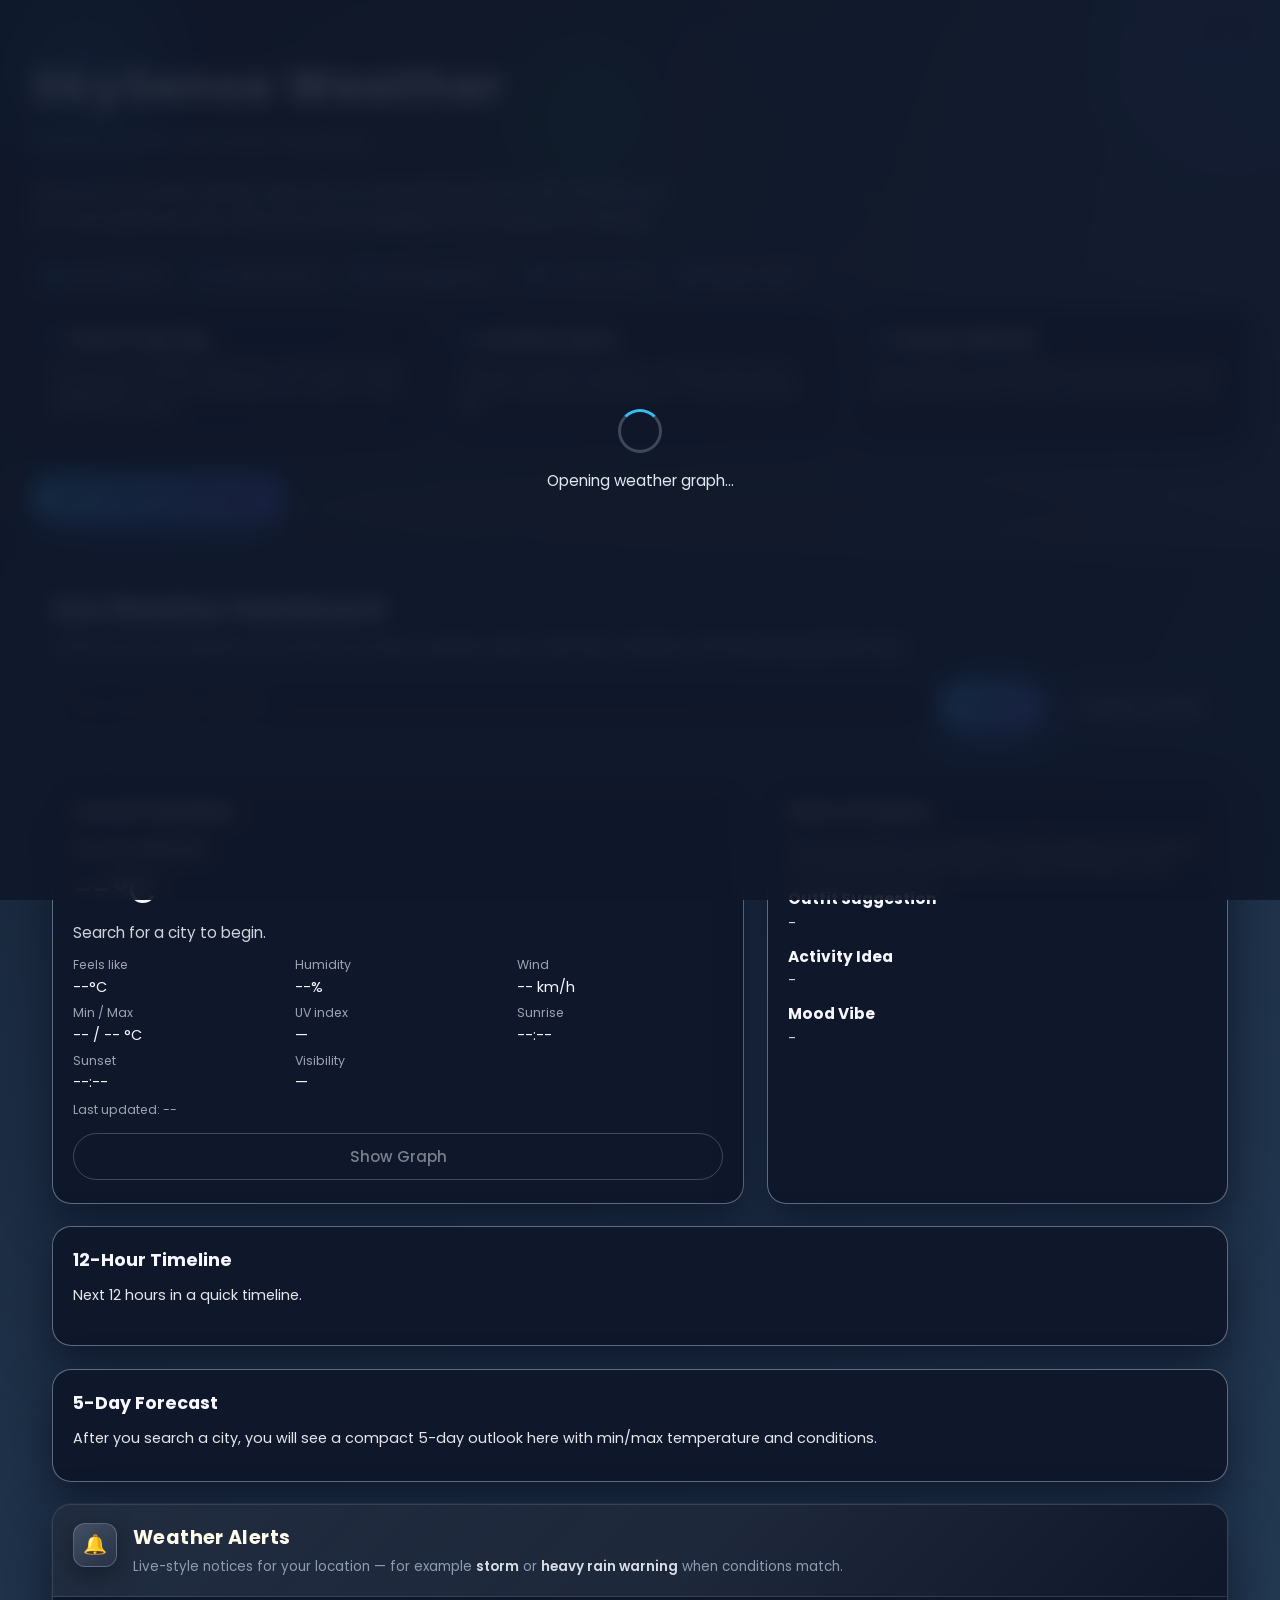
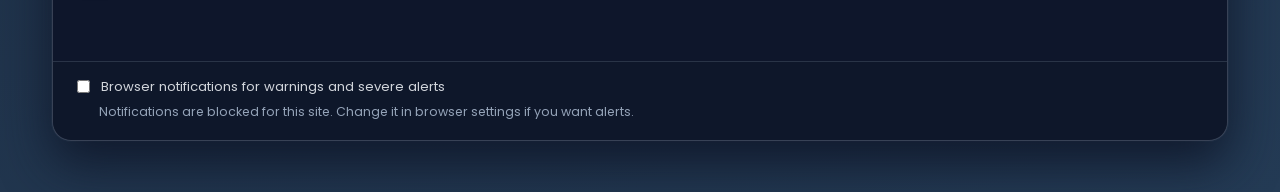
==== commit a805707b: "Add graph loading overlays and keep graph page performance tweaks Made-with: Cursor" ====
--- a/index.html
+++ b/index.html
@@ -223,6 +223,13 @@
       </div>
     </section>
   </main>
+  <div id="graphNavLoader" class="graph-nav-loader hidden" aria-hidden="true" aria-busy="false">
+    <div class="graph-nav-loader-inner">
+      <div class="wx-loader-spin" aria-hidden="true"></div>
+      <p class="graph-nav-loader-text">Opening weather graph…</p>
+    </div>
+  </div>
+  <script src="config.js"></script>
   <script src="script.js"></script>
 </body>
 </html>
--- a/style.css
+++ b/style.css
@@ -481,7 +481,6 @@
   filter: drop-shadow(0 6px 14px rgba(15, 23, 42, 0.35));
 }
 
-/* Meteocons (Bas Milius): animated SVG via <object> — SMIL runs inside each document */
 .weather-icon-animated .wx-meteocon {
   width: 100%;
   height: 100%;
@@ -554,6 +553,58 @@
   cursor: not-allowed;
 }
 
+@keyframes wx-loader-spin {
+  to {
+    transform: rotate(360deg);
+  }
+}
+
+.wx-loader-spin {
+  width: 44px;
+  height: 44px;
+  border: 3px solid rgba(148, 163, 184, 0.35);
+  border-top-color: #38bdf8;
+  border-radius: 50%;
+  animation: wx-loader-spin 0.75s linear infinite;
+}
+
+html.theme-light .wx-loader-spin {
+  border-color: rgba(100, 116, 139, 0.35);
+  border-top-color: #0ea5e9;
+}
+
+.graph-nav-loader {
+  position: fixed;
+  inset: 0;
+  z-index: 10000;
+  display: flex;
+  align-items: center;
+  justify-content: center;
+  background: rgba(15, 23, 42, 0.88);
+  backdrop-filter: blur(10px);
+}
+
+html.theme-light .graph-nav-loader {
+  background: rgba(248, 250, 252, 0.92);
+}
+
+.graph-nav-loader-inner {
+  display: flex;
+  flex-direction: column;
+  align-items: center;
+  gap: 1rem;
+}
+
+.graph-nav-loader-text {
+  margin: 0;
+  font-size: 0.95rem;
+  color: #e2e8f0;
+}
+
+html.theme-light .graph-nav-loader-text {
+  color: #334155;
+}
+
 .cards-grid #alertsCard {
   grid-column: 1 / -1;
   order: 99;
@@ -567,7 +618,6 @@
   grid-column: 1 / -1;
 }
 
-/* —— Weather Alerts (bottom card) —— */
 .weather-alerts-card {
   overflow: hidden;
   padding: 0;
@@ -993,7 +1043,6 @@
   }
 }
 
-/* Mobile: up to 575px */
 @media (max-width: 575px) {
   body {
     font-size: 15px;
@@ -1060,7 +1109,6 @@
   }
 
   #cityInput {
-    /* Keep the input a normal, compact size on mobile */
     height: 44px !important;
     min-height: 44px !important;
     padding: 0 0.9rem !important;
@@ -1124,7 +1172,6 @@
   }
 }
 
-/* Tablet: 576px to 991px */
 @media (min-width: 576px) and (max-width: 991px) {
   .dashboard,
   .hero-content {
@@ -1156,7 +1203,6 @@
   }
 }
 
-/* Desktop: 992px to 1279px */
 @media (min-width: 992px) and (max-width: 1279px) {
   .hero-content,
   .dashboard {
@@ -1172,7 +1218,6 @@
   }
 }
 
-/* Large / other screens: 1280px and above */
 @media (min-width: 1280px) {
   .hero-content,
   .dashboard {
